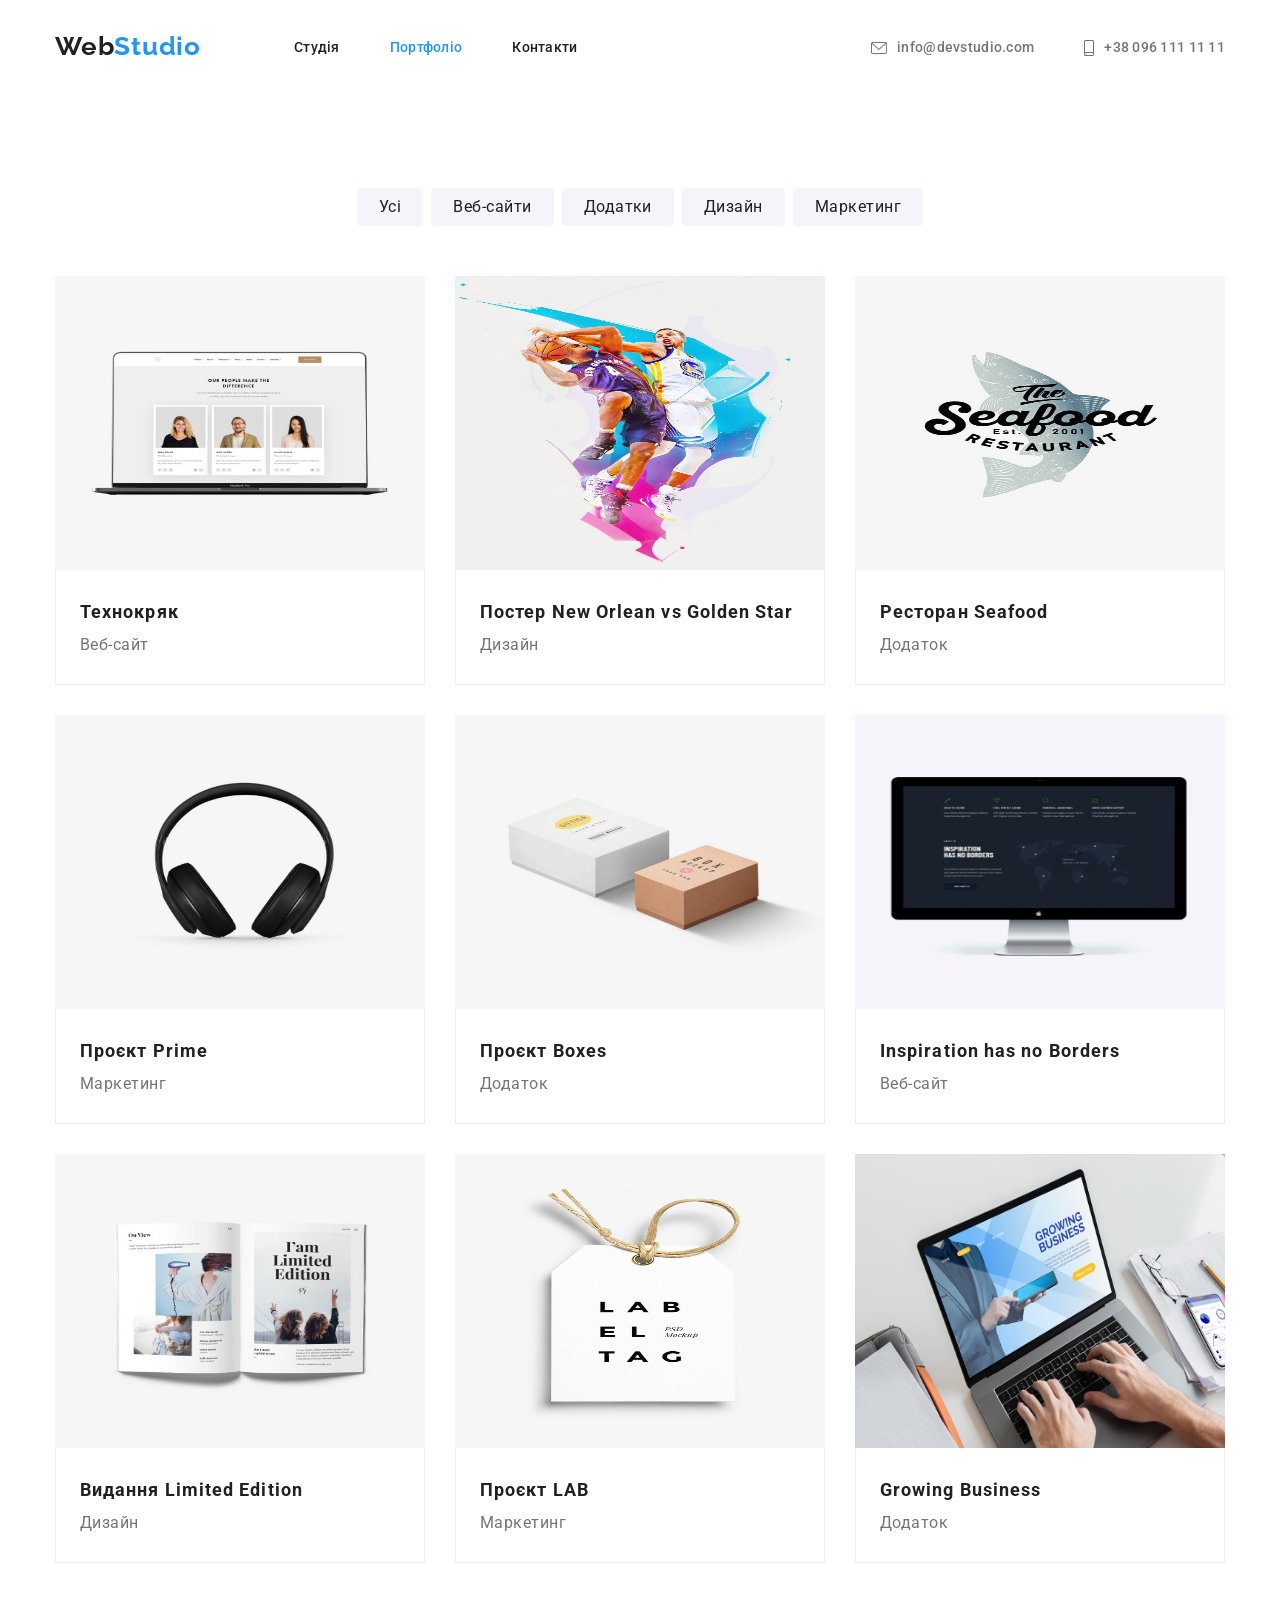
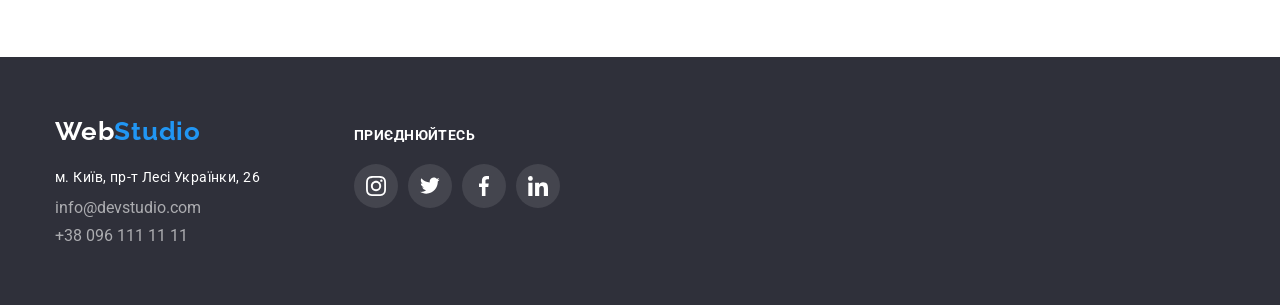
==== portfolio.html @ b7dec581 "Initial commit" ====
<!DOCTYPE html>
<html lang="uk">
  <head>
    <meta charset="UTF-8" />
    <meta name="viewport" content="width=device-width, initial-scale=1.0" />
    <title>Document</title>
    <link
      href="https://fonts.googleapis.com/css2?family=Raleway:wght@700&family=Roboto:wght@400;500;700;900&display=swap"
      rel="stylesheet"
    />
    <link
      rel="stylesheet"
      href="https://cdnjs.cloudflare.com/ajax/libs/modern-normalize/3.0.1/modern-normalize.min.css"
    />
    <link rel="stylesheet" href="css/styles.css" />
  </head>
  <body>
    <header class="header">
      <div class="container">
        <nav>
          <a href="./index.html" class="logo"><span>Web</span>Studio</a>
          <ul class="site-nav">
            <li><a href="./index.html" class="link">Студія</a></li>
            <li>
              <a href="./portfolio.html" class="link current">Портфоліо</a>
            </li>
            <li><a href="#contacts" class="link">Контакти</a></li>
          </ul>

          <ul class="contacts">
            <li>
              <a href="mailto:info@devstudio.com"
                ><svg class="contacts-icon" width="16" height="12">
                  <use href="./images/icons.svg#icon-email"></use></svg
                >info@devstudio.com</a
              >
            </li>

            <li>
              <a href="tel:+380961111111"
                ><svg class="contacts-icon" width="10" height="16">
                  <use href="./images/icons.svg#icon-smartphone"></use></svg
                >+38 096 111 11 11</a
              >
            </li>
          </ul>
        </nav>
      </div>
    </header>
    <main>
      <section class="section portfolio">
        <div class="container">
          <ul class="buttons">
            <li><button type="button">Усі</button></li>
            <li><button type="button">Веб-сайти</button></li>
            <li><button type="button">Додатки</button></li>
            <li><button type="button">Дизайн</button></li>
            <li><button type="button">Маркетинг</button></li>
          </ul>
        </div>
        <div class="container">
          <ul class="portfolio-list flex-container">
            <li class="flex-element">
              <a href="">
                <img
                  src="images/our-people-make-difference.jpg"
                  alt="Технокряк"
                  width="370"
                  height="294"
                />
              </a>
              <div class="portfolio-content">
                <h2 class="portfolio-title">Технокряк</h2>
                <p class="portfolio-text">Веб-сайт</p>
              </div>
            </li>
            <li class="flex-element">
              <a href="">
                <img
                  src="images/basketball.jpg"
                  alt="Постер"
                  width="370"
                  height="294"
                />
              </a>
              <div class="portfolio-content">
                <h2 class="portfolio-title">
                  Постер New Orlean vs Golden Star
                </h2>
                <p class="portfolio-text">Дизайн</p>
              </div>
            </li>
            <li class="flex-element">
              <a href="">
                <img
                  src="images/seafood.jpg"
                  alt="Постер"
                  width="370"
                  height="294"
                />
              </a>
              <div class="portfolio-content">
                <h2 class="portfolio-title">Ресторан Seafood</h2>
                <p class="portfolio-text">Додаток</p>
              </div>
            </li>
            <li class="flex-element">
              <a href="">
                <img
                  src="images/headphones.jpg"
                  alt="Постер"
                  width="370"
                  height="294"
                />
              </a>
              <div class="portfolio-content">
                <h2 class="portfolio-title">Проєкт Prime</h2>
                <p class="portfolio-text">Маркетинг</p>
              </div>
            </li>
            <li class="flex-element">
              <a href="">
                <img
                  src="images/box.jpg"
                  alt="Постер"
                  width="370"
                  height="294"
                />
              </a>
              <div class="portfolio-content">
                <h2 class="portfolio-title">Проєкт Boxes</h2>
                <p class="portfolio-text">Додаток</p>
              </div>
            </li>
            <li class="flex-element">
              <a href="">
                <img
                  src="images/monitor-apple.jpg"
                  alt="Постер"
                  width="370"
                  height="294"
                />
              </a>
              <div class="portfolio-content">
                <h2 class="portfolio-title">Inspiration has no Borders</h2>
                <p class="portfolio-text">Веб-сайт</p>
              </div>
            </li>
            <li class="flex-element">
              <a href="">
                <img
                  src="images/book.jpg"
                  alt="Постер"
                  width="370"
                  height="294"
                />
              </a>
              <div class="portfolio-content">
                <h2 class="portfolio-title">Видання Limited Edition</h2>
                <p class="portfolio-text">Дизайн</p>
              </div>
            </li>
            <li class="flex-element">
              <a href="">
                <img
                  src="images/label-tag.jpg"
                  alt="Постер"
                  width="370"
                  height="294"
                />
              </a>
              <div class="portfolio-content">
                <h2 class="portfolio-title">Проєкт LAB</h2>
                <p class="portfolio-text">Маркетинг</p>
              </div>
            </li>
            <li class="flex-element">
              <a href="">
                <img
                  src="images/macbook.jpg"
                  alt="Постер"
                  width="370"
                  height="294"
                />
              </a>
              <div class="portfolio-content">
                <h2 class="portfolio-title">Growing Business</h2>
                <p class="portfolio-text">Додаток</p>
              </div>
            </li>
          </ul>
        </div>
      </section>
    </main>
    <footer class="footer">
      <div class="container">
        <div class="footer-left">
          <a class="logo" href="./index.html"><span>Web</span>Studio</a>
          <address class="footer-contacts">
            <ul>
              <li class="footer-text">м. Київ, пр-т Лесі Українки, 26</li>
              <li>
                <a href="mailto:info@devstudio.com">info@devstudio.com</a>
              </li>
              <li><a href="tel:+380961111111">+38 096 111 11 11</a></li>
            </ul>
          </address>
        </div>
        <div class="footer-social">
          <p class="footer-title">ПРИЄДНЮЙТЕСЬ</p>
          <ul class="social">
            <li>
              <a class="social-link" href="https://www.instagram.com">
                <svg class="social-icon" width="20" height="20">
                  <use href="./images/icons.svg#icon-instagram"></use></svg
              ></a>
            </li>
            <li>
              <a class="social-link" href="">
                <svg class="social-icon" width="20" height="20">
                  <use href="./images/icons.svg#icon-twitter"></use></svg
              ></a>
            </li>
            <li>
              <a class="social-link" href="">
                <svg class="social-icon" width="20" height="20">
                  <use href="./images/icons.svg#icon-facebook"></use></svg
              ></a>
            </li>
            <li>
              <a class="social-link" href="">
                <svg class="social-icon" width="20" height="20">
                  <use href="./images/icons.svg#icon-linkedin"></use>
                </svg>
              </a>
            </li>
          </ul>
        </div>
      </div>
    </footer>
  </body>
</html>
---- css/styles.css ----
h1,
h2,
h3,
p {
  margin: 0;
}

ul {
  margin: 0;
  padding: 0;
  list-style: none;
}
img {
  display: block;
  max-width: 100%;
}

/* main color #212121 */
/* text color #757575 */
/* white color #ffffff */
/* nav color rgba(255, 255, 255, 0.6) */
/* background color #2F303A */
/*background color #F5F4FA */
/*button color #FFFFFF */
/*accent #2196F3 */
:root {
  --main-color: #212121; /* текст головний */
  --text-color: #757575; /* текст другорядний */
  --white: #ffffff; /* білий */
  --nav-color: rgba(255, 255, 255, 0.6);
  --bg-dark: #2f303a;
  --bg-light: #f5f4fa;
  --accent: #2196f3;
}
body {
  font-family: "Roboto", -apple-system, BlinkMacSystemFont, "Segoe UI", Arial,
    sans-serif;
  color: var(--main-color);
}
.header {
  padding: 32px 0;
  background-color: var(--white);
}
.container {
  width: 1200px;
  margin: 0 auto;
  padding: 0 15px;
}
.section {
  padding: 94px 0;
}
/* nav */
nav {
  display: flex;
  align-items: center;
}
.site-nav {
  list-style: none;
  margin: 0;
  padding: 0;
  display: flex;
  gap: 50px;
  margin-left: 93px;
}
.site-nav a {
  color: var(--main-color);
  text-decoration: none;
  font-weight: 500;
  font-size: 14px;
  line-height: 1.14;
  letter-spacing: 0.02em;
}
.site-nav a:hover,
.site-nav a:focus {
  color: var(--accent);
}
.site-nav .link.current {
  color: var(--accent);
}
.logo {
  color: var(--accent);
  font-family: "Raleway", sans-serif;
  font-weight: 700;
  font-size: 26px;
  line-height: 1.14;
  letter-spacing: 0.03em;
  text-decoration: none;
}
.logo span {
  color: var(--main-color);
}
.contacts {
  list-style: none;
  margin: 0;
  padding: 0;
  display: flex;
  gap: 50px;
  margin-left: auto;
}
.contacts a {
  color: var(--text-color);
  text-decoration: none;
  font-weight: 500;
  font-size: 14px;
  line-height: 1.14;
  letter-spacing: 0.02em;
  transition: background-color 250ms cubic-bezier(0.4, 0, 0.2, 1),
    color 250ms cubic-bezier(0.4, 0, 0.2, 1),
    box-shadow 250ms cubic-bezier(0.4, 0, 0.2, 1);
}
.contacts-icon {
  fill: currentColor;
  margin-right: 10px;
  vertical-align: middle;
  transition: fill 250ms cubic-bezier(0.4, 0, 0.2, 1);
}
.contacts a:hover,
.contacts a:focus {
  color: var(--accent);
}
/* hero */
.hero {
  display: flex;
  align-items: center;
  min-height: 600px;
  text-align: center;
  background-color: var(--bg-dark);
  max-width: 1600px;
  margin-left: auto;
  margin-right: auto;
  background-image: linear-gradient(
      rgba(47, 48, 58, 0.4),
      rgba(47, 48, 58, 0.4)
    ),
    url(../images/hero-bg.svg);
  background-repeat: no-repeat;
  background-position: center;
  background-size: cover;
}
.hero-button {
  border: none;
  margin-bottom: 0;
  min-width: 200px;
  border-radius: 4px;
  padding: 10px 22px;
}
.hero-button:hover,
.hero-button:focus {
  background-color: var(--bg-dark);
}
.hero h1 {
  margin-bottom: 30px;
  color: var(--white);
  font-weight: 900;
  font-size: 44px;
  line-height: 1.36;
  letter-spacing: 0.06em;
  text-align: center;
}

.hero button {
  margin-bottom: 0px;
  background-color: var(--accent);
  color: var(--white);
  font-size: 16px;
  line-height: 1.88;
  letter-spacing: 0.06em;
  cursor: pointer;
}
.features h3 {
  margin-bottom: 10px;
  color: var(--main-color);
  font-weight: 700;
  font-size: 14px;
  line-height: 1.14;
  letter-spacing: 0.03em;
}
.features p {
  color: var(--text-color);
  font-size: 14px;
  line-height: 1.71;
  letter-spacing: 0.03em;
}
.features-list {
  display: flex;
  gap: 30px;
}
.features-list li {
  width: 270px;
}
.features-icon {
  display: flex;
  padding: 25px;
  height: 120px;
  width: 270px;
  align-items: center;
  justify-content: center;
  background-color: var(--bg-light);
  margin-bottom: 30px;
}

/* services */
.services {
  background-color: var(--white);
}
.services h2 {
  margin-bottom: 50px;
  color: var(--main-color);
  font-weight: 700;
  font-size: 36px;
  line-height: 1.17;
  letter-spacing: 0.03em;
  text-align: center;
}
.services-list {
  display: flex;
  gap: 30px;
}
.services.section {
  padding-top: 0;
}
/* team */
.team {
  background-color: var(--bg-light);
}
.team h2 {
  color: var(--main-color);
  font-weight: 700;
  font-size: 36px;
  line-height: 1.17;
  letter-spacing: 0.03em;
  text-align: center;
  margin-bottom: 50px;
}
.team-list {
  display: flex;
  gap: 30px;
}
.team-list h3 {
  margin-bottom: 10px;
  color: var(--main-color);
  font-weight: 500;
  font-size: 16px;
  line-height: 1.19;
  letter-spacing: 0.03em;
}

.team-list p {
  color: var(--text-color);
  font-size: 16px;
  line-height: 1.19;
  letter-spacing: 0.03em;
}
.team-list li {
  background-color: var(--white);
  text-align: center;
  padding-bottom: 30px;
  border-radius: 4px;
  box-shadow: 0px 1px 3px rgba(0, 0, 0, 0.12), 0px 1px 1px rgba(0, 0, 0, 0.14),
    0px 2px 1px rgba(0, 0, 0, 0.2);
}
.team-list img {
  margin-bottom: 30px;
}

.buttons button {
  cursor: pointer;
  padding: 6px 22px;
  border-radius: 4px;
  border: none;
  background-color: var(--bg-light);
  color: var(--main-color);
  font-size: 16px;
  line-height: 1.62;
  letter-spacing: 0.03em;
  transition: background-color 250ms cubic-bezier(0.4, 0, 0.2, 1),
    color 250ms cubic-bezier(0.4, 0, 0.2, 1),
    box-shadow 250ms cubic-bezier(0.4, 0, 0.2, 1);
}
.buttons {
  display: flex;
  justify-content: center;
  gap: 8px;
  margin-bottom: 50px;
}
.buttons.section {
  padding-bottom: 34px;
  margin-bottom: 0;
}
.buttons button:hover,
.buttons button:focus {
  background-color: var(--accent);
  color: var(--white);
  font-size: 16px;
  line-height: 1.62;
  letter-spacing: 0.03em;
  box-shadow: 0px 3px 1px rgba(0, 0, 0, 0.1), 0px 1px 2px rgba(0, 0, 0, 0.08),
    0px 2px 2px rgba(0, 0, 0, 0.12);
}
.footer {
  background-color: var(--bg-dark);
  padding: 60px 0;
}
.footer address {
  font-style: normal;
}
.footer .logo span {
  color: var(--white);
}
.footer-contacts a:hover,
.footer-contacts a:focus {
  color: var(--accent);
}
.footer-contacts ul {
  margin-top: 20px;
}

.footer-contacts li:not(:last-child) {
  margin-bottom: 9px;
}
.footer-text {
  font-family: roboto;
  color: var(--white);
  font-size: 14px;
  line-height: 1.71;
  letter-spacing: 0.03em;
}
.footer-contacts a {
  color: rgba(255, 255, 255, 0.6);
  text-decoration: none;
  font-style: normal;
}
.portfolio-title {
  color: var(--main-color);
  font-weight: 700;
  font-size: 18px;
  line-height: 2;
  letter-spacing: 0.06em;
}

.portfolio-text {
  color: var(--text-color);
  font-size: 16px;
  line-height: 1.88;
  letter-spacing: 0.03em;
}

/*portfolio */

.flex-container {
  display: flex;
  flex-wrap: wrap;
}
.flex-element {
  width: 370px;
  margin-right: 30px;
  margin-bottom: 30px;
  transition: box-shadow 250ms cubic-bezier(0.4, 0, 0.2, 1);
}
.flex-element:nth-child(3n) {
  margin-right: 0px;
}

.flex-element:nth-last-child(-n + 3) {
  margin-bottom: 0;
}
.flex-element:hover,
.flex-element:focus {
  box-shadow: 0px 1px 1px rgba(0, 0, 0, 0.12), 0px 4px 4px rgba(0, 0, 0, 0.06),
    1px 4px 6px rgba(0, 0, 0, 0.16);
}
.portfolio-content {
  padding: 24px;
  border: 1px solid #eeeeee;
  border-top: none;
}

.section.clients h2 {
  margin-bottom: 50px;
  color: var(--main-color);
  font-weight: 700;
  font-size: 36px;
  line-height: 1.17;
  letter-spacing: 0.03em;
  text-align: center;
}
.clients-list {
  display: flex;
  gap: 30px;
  list-style: none;
  padding: 0;
  margin: 0;
}
.clients-list a {
  width: 170px;
  height: 92px;
  border: 1px solid var(--bg-light);
  border-radius: 4px;
  display: flex;
  align-items: center;
  justify-content: center;
  color: #afb1b8;
  transition: color 250ms cubic-bezier(0.4, 0, 0.2, 1),
    border-color 250ms cubic-bezier(0.4, 0, 0.2, 1);
}
.clients-icon {
  fill: currentColor;
}

.clients-list a:hover,
.clients-list a:focus {
  color: var(--accent);
  border-color: var(--accent);
}
.social {
  display: flex;
  list-style: none;
  justify-content: center;
  margin-top: 16px;
  gap: 10px;
}
.social a {
  display: flex;
  align-items: center;
  justify-content: center;
}
.social-icon {
  fill: currentColor;
}
.social-link {
  color: #afb1b8;
  width: 44px;
  height: 44px;
  border-radius: 50%;
  display: flex;
  transition: background-color 250ms cubic-bezier(0.4, 0, 0.2, 1),
    color 250ms cubic-bezier(0.4, 0, 0.2, 1);
}
.social-link:hover,
.social-link:focus {
  background: var(--accent);
  color: var(--white);
}
.footer .social-link {
  background-color: rgba(255, 255, 255, 0.1);
  color: var(--white);
}
.footer .social-link:hover,
.footer .social-link:focus {
  background-color: var(--accent);
  color: var(--white);
}
.team-list li .social li {
  background: none;
  box-shadow: none;
  padding: 0;
}

.footer-title {
  margin-bottom: 20px;
  color: var(--white);
  font-weight: 700;
  font-size: 14px;
  line-height: 1.14;
  letter-spacing: 0.03em;
}
.footer .container {
  display: flex;
  align-items: baseline;
  gap: 94px;
}
.footer .social {
  margin-top: 0;
  justify-content: flex-start;
}
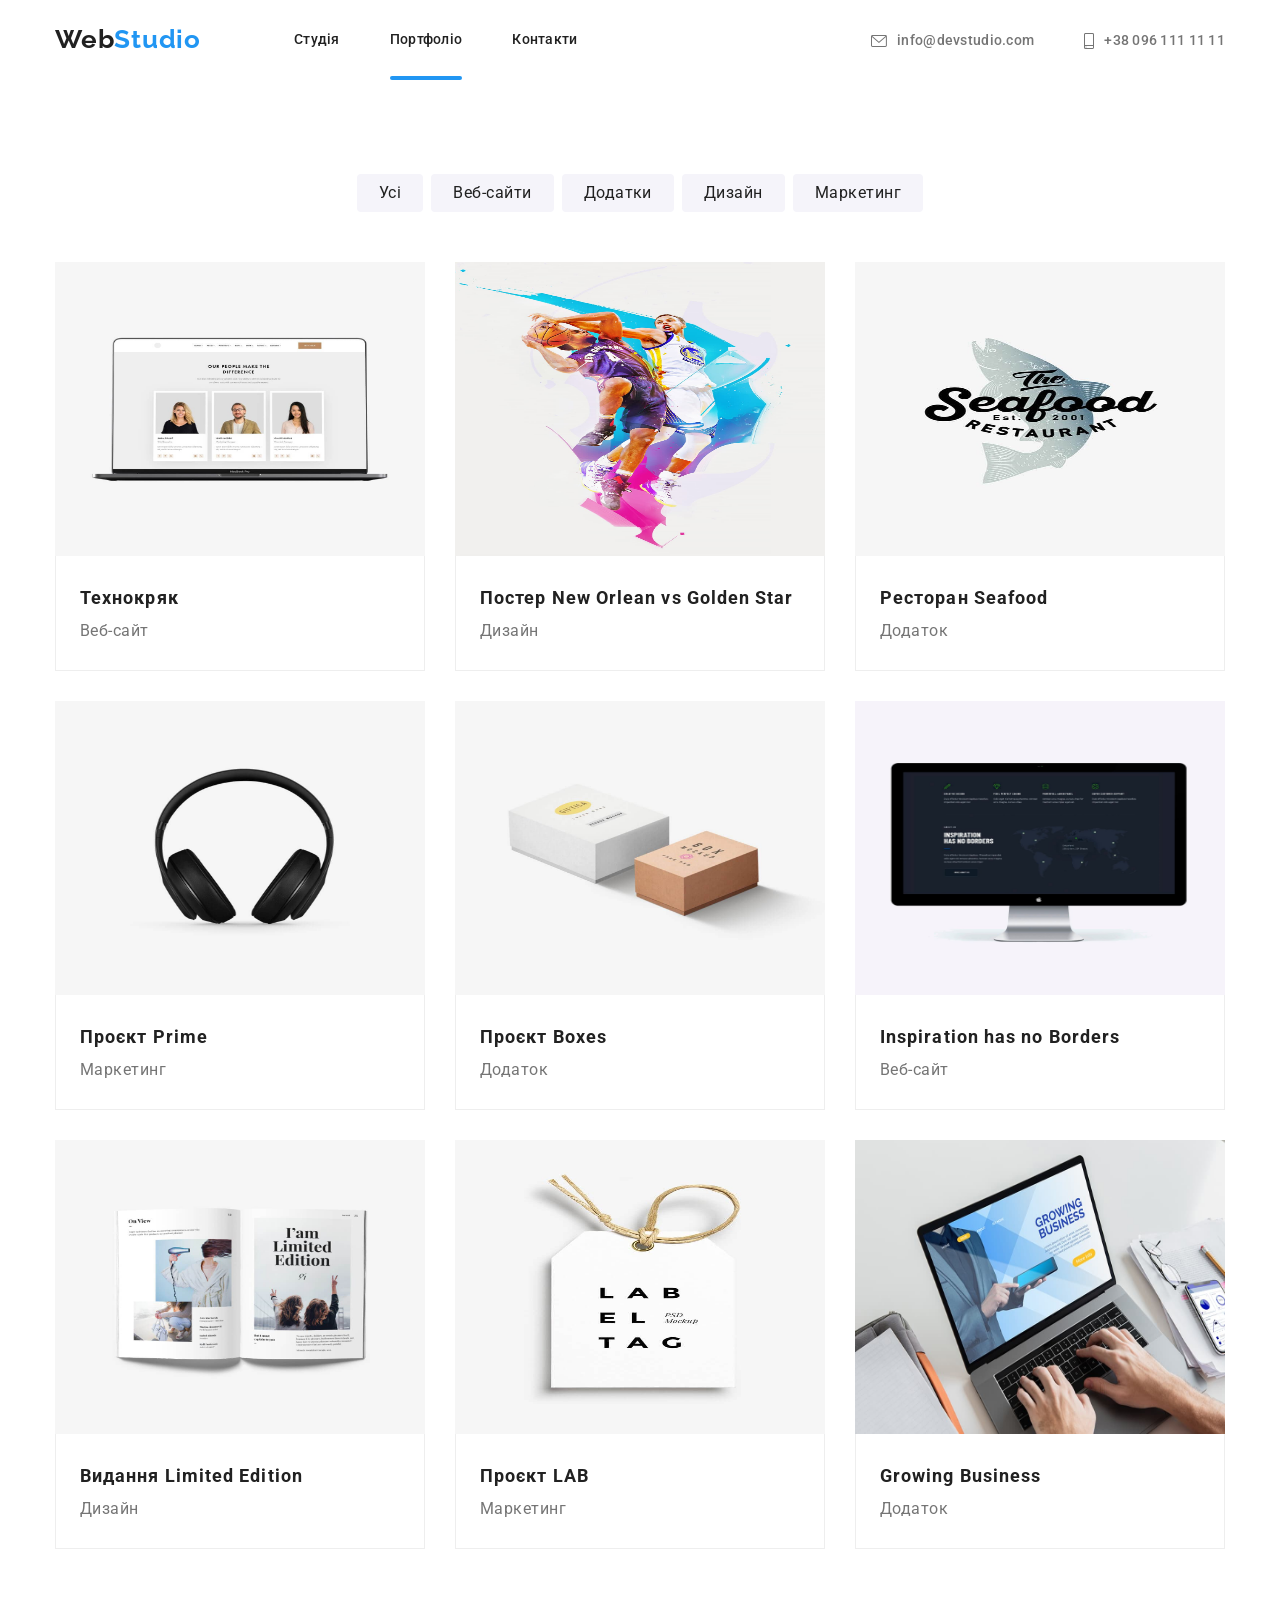
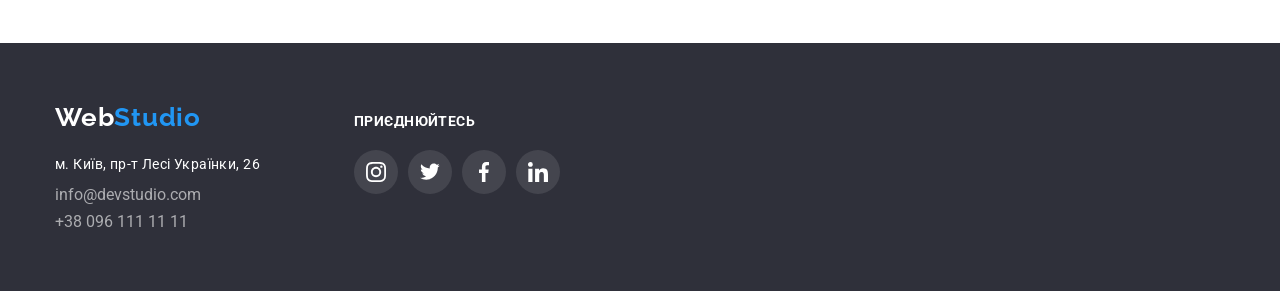
==== commit a064f781: "final" ====
--- a/portfolio.html
+++ b/portfolio.html
@@ -1,242 +1,246 @@
 <!DOCTYPE html>
 <html lang="uk">
-  <head>
-    <meta charset="UTF-8" />
-    <meta name="viewport" content="width=device-width, initial-scale=1.0" />
-    <title>Document</title>
-    <link
-      href="https://fonts.googleapis.com/css2?family=Raleway:wght@700&family=Roboto:wght@400;500;700;900&display=swap"
-      rel="stylesheet"
-    />
-    <link
-      rel="stylesheet"
-      href="https://cdnjs.cloudflare.com/ajax/libs/modern-normalize/3.0.1/modern-normalize.min.css"
-    />
-    <link rel="stylesheet" href="css/styles.css" />
-  </head>
-  <body>
-    <header class="header">
+
+<head>
+  <meta charset="UTF-8" />
+  <meta name="viewport" content="width=device-width, initial-scale=1.0" />
+  <title>Document</title>
+  <link href="https://fonts.googleapis.com/css2?family=Raleway:wght@700&family=Roboto:wght@400;500;700;900&display=swap"
+    rel="stylesheet" />
+  <link rel="stylesheet"
+    href="https://cdnjs.cloudflare.com/ajax/libs/modern-normalize/3.0.1/modern-normalize.min.css" />
+  <link rel="stylesheet" href="css/styles.css" />
+</head>
+
+<body>
+  <header class="header">
+    <div class="container">
+      <nav>
+        <a href="./index.html" class="logo"><span>Web</span>Studio</a>
+        <ul class="site-nav">
+          <li class="nav-item"><a href="./index.html" class="link">Студія</a></li>
+          <li class="nav-item">
+            <a href="./portfolio.html" class="link current">Портфоліо</a>
+          </li>
+          <li class="nav-item"><a href="#contacts" class="link">Контакти</a></li>
+        </ul>
+
+        <ul class="contacts">
+          <li>
+            <a href="mailto:info@devstudio.com"><svg class="contacts-icon" width="16" height="12">
+                <use href="./images/icons.svg#icon-email"></use>
+              </svg>info@devstudio.com</a>
+          </li>
+
+          <li>
+            <a href="tel:+380961111111"><svg class="contacts-icon" width="10" height="16">
+                <use href="./images/icons.svg#icon-smartphone"></use>
+              </svg>+38 096 111 11 11</a>
+          </li>
+        </ul>
+      </nav>
+    </div>
+  </header>
+  <main>
+    <section class="section portfolio">
       <div class="container">
-        <nav>
-          <a href="./index.html" class="logo"><span>Web</span>Studio</a>
-          <ul class="site-nav">
-            <li><a href="./index.html" class="link">Студія</a></li>
+        <ul class="buttons">
+          <li><button type="button">Усі</button></li>
+          <li><button type="button">Веб-сайти</button></li>
+          <li><button type="button">Додатки</button></li>
+          <li><button type="button">Дизайн</button></li>
+          <li><button type="button">Маркетинг</button></li>
+        </ul>
+      </div>
+      <div class="container">
+        <ul class="portfolio-list flex-container">
+          <li class="flex-element">
+            <a href="#">
+              <div class="thumb">
+                <img src="images/our-people-make-difference.jpg" alt="Технокряк" width="370" height="294" />
+                <p class="card-overlay">
+                  Ресурс пропонує комплексні пропозиції з різним рівнем функціоналу та сервісів. Все це дозволить
+                  відвідувачу отримати вичерпні відомості про компанію чи приватну особу.
+                </p>
+              </div>
+            </a>
+            <div class="portfolio-content">
+              <h2 class="portfolio-title">Технокряк</h2>
+              <p class="portfolio-text">Веб-сайт</p>
+            </div>
+          </li>
+          <li class="flex-element">
+            <a href="#">
+              <div class="thumb">
+                <img src="images/basketball.jpg" alt="Постер" width="370" height="294" />
+                <p class="card-overlay">
+                  Ресурс пропонує комплексні пропозиції з різним рівнем функціоналу та сервісів. Все це дозволить
+                  відвідувачу отримати вичерпні відомості про компанію чи приватну особу.
+                </p>
+              </div>
+            </a>
+            <div class="portfolio-content">
+              <h2 class="portfolio-title">
+                Постер New Orlean vs Golden Star
+              </h2>
+              <p class="portfolio-text">Дизайн</p>
+            </div>
+          </li>
+          <li class="flex-element">
+            <a href="#">
+              <div class="thumb">
+                <img src="images/seafood.jpg" alt="Постер" width="370" height="294" />
+                <p class="card-overlay">
+                  Ресурс пропонує комплексні пропозиції з різним рівнем функціоналу та сервісів. Все це дозволить
+                  відвідувачу отримати вичерпні відомості про компанію чи приватну особу.
+                </p>
+              </div>
+            </a>
+            <div class="portfolio-content">
+              <h2 class="portfolio-title">Ресторан Seafood</h2>
+              <p class="portfolio-text">Додаток</p>
+            </div>
+          </li>
+          <li class="flex-element">
+            <a href="#">
+              <div class="thumb">
+                <img src="images/headphones.jpg" alt="Постер" width="370" height="294" />
+                <p class="card-overlay">
+                  Ресурс пропонує комплексні пропозиції з різним рівнем функціоналу та сервісів. Все це дозволить
+                  відвідувачу отримати вичерпні відомості про компанію чи приватну особу.
+                </p>
+              </div>
+            </a>
+            <div class="portfolio-content">
+              <h2 class="portfolio-title">Проєкт Prime</h2>
+              <p class="portfolio-text">Маркетинг</p>
+            </div>
+          </li>
+          <li class="flex-element">
+            <a href="#">
+              <div class="thumb">
+                <img src="images/box.jpg" alt="Постер" width="370" height="294" />
+                <p class="card-overlay">
+                  Ресурс пропонує комплексні пропозиції з різним рівнем функціоналу та сервісів. Все це дозволить
+                  відвідувачу отримати вичерпні відомості про компанію чи приватну особу.
+                </p>
+              </div>
+            </a>
+            <div class="portfolio-content">
+              <h2 class="portfolio-title">Проєкт Boxes</h2>
+              <p class="portfolio-text">Додаток</p>
+            </div>
+          </li>
+          <li class="flex-element">
+            <a href="#">
+              <div class="thumb">
+                <img src="images/monitor-apple.jpg" alt="Постер" width="370" height="294" />
+                <p class="card-overlay">
+                  Ресурс пропонує комплексні пропозиції з різним рівнем функціоналу та сервісів. Все це дозволить
+                  відвідувачу отримати вичерпні відомості про компанію чи приватну особу.
+                </p>
+              </div>
+            </a>
+            <div class="portfolio-content">
+              <h2 class="portfolio-title">Inspiration has no Borders</h2>
+              <p class="portfolio-text">Веб-сайт</p>
+            </div>
+          </li>
+          <li class="flex-element">
+            <a href="#">
+              <div class="thumb">
+                <img src="images/book.jpg" alt="Постер" width="370" height="294" />
+                <p class="card-overlay">
+                  Ресурс пропонує комплексні пропозиції з різним рівнем функціоналу та сервісів. Все це дозволить
+                  відвідувачу отримати вичерпні відомості про компанію чи приватну особу.
+                </p>
+              </div>
+            </a>
+            <div class="portfolio-content">
+              <h2 class="portfolio-title">Видання Limited Edition</h2>
+              <p class="portfolio-text">Дизайн</p>
+            </div>
+          </li>
+          <li class="flex-element">
+            <a href="#">
+              <div class="thumb">
+                <img src="images/label-tag.jpg" alt="Постер" width="370" height="294" />
+                <p class="card-overlay">
+                  Ресурс пропонує комплексні пропозиції з різним рівнем функціоналу та сервісів. Все це дозволить
+                  відвідувачу отримати вичерпні відомості про компанію чи приватну особу.
+                </p>
+              </div>
+            </a>
+            <div class="portfolio-content">
+              <h2 class="portfolio-title">Проєкт LAB</h2>
+              <p class="portfolio-text">Маркетинг</p>
+            </div>
+          </li>
+          <li class="flex-element">
+            <a href="#">
+              <div class="thumb">
+                <img src="images/macbook.jpg" alt="Постер" width="370" height="294" />
+                <p class="card-overlay">
+                  Ресурс пропонує комплексні пропозиції з різним рівнем функціоналу та сервісів. Все це дозволить
+                  відвідувачу отримати вичерпні відомості про компанію чи приватну особу.
+                </p>
+              </div>
+            </a>
+            <div class="portfolio-content">
+              <h2 class="portfolio-title">Growing Business</h2>
+              <p class="portfolio-text">Додаток</p>
+            </div>
+          </li>
+        </ul>
+      </div>
+    </section>
+  </main>
+  <footer class="footer">
+    <div class="container">
+      <div class="footer-left">
+        <a class="logo" href="./index.html"><span>Web</span>Studio</a>
+        <address class="footer-contacts">
+          <ul>
+            <li class="footer-text">м. Київ, пр-т Лесі Українки, 26</li>
             <li>
-              <a href="./portfolio.html" class="link current">Портфоліо</a>
+              <a href="mailto:info@devstudio.com">info@devstudio.com</a>
             </li>
-            <li><a href="#contacts" class="link">Контакти</a></li>
+            <li><a href="tel:+380961111111">+38 096 111 11 11</a></li>
           </ul>
-
-          <ul class="contacts">
-            <li>
-              <a href="mailto:info@devstudio.com"
-                ><svg class="contacts-icon" width="16" height="12">
-                  <use href="./images/icons.svg#icon-email"></use></svg
-                >info@devstudio.com</a
-              >
-            </li>
-
-            <li>
-              <a href="tel:+380961111111"
-                ><svg class="contacts-icon" width="10" height="16">
-                  <use href="./images/icons.svg#icon-smartphone"></use></svg
-                >+38 096 111 11 11</a
-              >
-            </li>
-          </ul>
-        </nav>
-      </div>
-    </header>
-    <main>
-      <section class="section portfolio">
-        <div class="container">
-          <ul class="buttons">
-            <li><button type="button">Усі</button></li>
-            <li><button type="button">Веб-сайти</button></li>
-            <li><button type="button">Додатки</button></li>
-            <li><button type="button">Дизайн</button></li>
-            <li><button type="button">Маркетинг</button></li>
-          </ul>
-        </div>
-        <div class="container">
-          <ul class="portfolio-list flex-container">
-            <li class="flex-element">
-              <a href="">
-                <img
-                  src="images/our-people-make-difference.jpg"
-                  alt="Технокряк"
-                  width="370"
-                  height="294"
-                />
-              </a>
-              <div class="portfolio-content">
-                <h2 class="portfolio-title">Технокряк</h2>
-                <p class="portfolio-text">Веб-сайт</p>
-              </div>
-            </li>
-            <li class="flex-element">
-              <a href="">
-                <img
-                  src="images/basketball.jpg"
-                  alt="Постер"
-                  width="370"
-                  height="294"
-                />
-              </a>
-              <div class="portfolio-content">
-                <h2 class="portfolio-title">
-                  Постер New Orlean vs Golden Star
-                </h2>
-                <p class="portfolio-text">Дизайн</p>
-              </div>
-            </li>
-            <li class="flex-element">
-              <a href="">
-                <img
-                  src="images/seafood.jpg"
-                  alt="Постер"
-                  width="370"
-                  height="294"
-                />
-              </a>
-              <div class="portfolio-content">
-                <h2 class="portfolio-title">Ресторан Seafood</h2>
-                <p class="portfolio-text">Додаток</p>
-              </div>
-            </li>
-            <li class="flex-element">
-              <a href="">
-                <img
-                  src="images/headphones.jpg"
-                  alt="Постер"
-                  width="370"
-                  height="294"
-                />
-              </a>
-              <div class="portfolio-content">
-                <h2 class="portfolio-title">Проєкт Prime</h2>
-                <p class="portfolio-text">Маркетинг</p>
-              </div>
-            </li>
-            <li class="flex-element">
-              <a href="">
-                <img
-                  src="images/box.jpg"
-                  alt="Постер"
-                  width="370"
-                  height="294"
-                />
-              </a>
-              <div class="portfolio-content">
-                <h2 class="portfolio-title">Проєкт Boxes</h2>
-                <p class="portfolio-text">Додаток</p>
-              </div>
-            </li>
-            <li class="flex-element">
-              <a href="">
-                <img
-                  src="images/monitor-apple.jpg"
-                  alt="Постер"
-                  width="370"
-                  height="294"
-                />
-              </a>
-              <div class="portfolio-content">
-                <h2 class="portfolio-title">Inspiration has no Borders</h2>
-                <p class="portfolio-text">Веб-сайт</p>
-              </div>
-            </li>
-            <li class="flex-element">
-              <a href="">
-                <img
-                  src="images/book.jpg"
-                  alt="Постер"
-                  width="370"
-                  height="294"
-                />
-              </a>
-              <div class="portfolio-content">
-                <h2 class="portfolio-title">Видання Limited Edition</h2>
-                <p class="portfolio-text">Дизайн</p>
-              </div>
-            </li>
-            <li class="flex-element">
-              <a href="">
-                <img
-                  src="images/label-tag.jpg"
-                  alt="Постер"
-                  width="370"
-                  height="294"
-                />
-              </a>
-              <div class="portfolio-content">
-                <h2 class="portfolio-title">Проєкт LAB</h2>
-                <p class="portfolio-text">Маркетинг</p>
-              </div>
-            </li>
-            <li class="flex-element">
-              <a href="">
-                <img
-                  src="images/macbook.jpg"
-                  alt="Постер"
-                  width="370"
-                  height="294"
-                />
-              </a>
-              <div class="portfolio-content">
-                <h2 class="portfolio-title">Growing Business</h2>
-                <p class="portfolio-text">Додаток</p>
-              </div>
-            </li>
-          </ul>
-        </div>
-      </section>
-    </main>
-    <footer class="footer">
-      <div class="container">
-        <div class="footer-left">
-          <a class="logo" href="./index.html"><span>Web</span>Studio</a>
-          <address class="footer-contacts">
-            <ul>
-              <li class="footer-text">м. Київ, пр-т Лесі Українки, 26</li>
-              <li>
-                <a href="mailto:info@devstudio.com">info@devstudio.com</a>
-              </li>
-              <li><a href="tel:+380961111111">+38 096 111 11 11</a></li>
-            </ul>
-          </address>
-        </div>
-        <div class="footer-social">
-          <p class="footer-title">ПРИЄДНЮЙТЕСЬ</p>
-          <ul class="social">
-            <li>
-              <a class="social-link" href="https://www.instagram.com">
-                <svg class="social-icon" width="20" height="20">
-                  <use href="./images/icons.svg#icon-instagram"></use></svg
-              ></a>
-            </li>
-            <li>
-              <a class="social-link" href="">
-                <svg class="social-icon" width="20" height="20">
-                  <use href="./images/icons.svg#icon-twitter"></use></svg
-              ></a>
-            </li>
-            <li>
-              <a class="social-link" href="">
-                <svg class="social-icon" width="20" height="20">
-                  <use href="./images/icons.svg#icon-facebook"></use></svg
-              ></a>
-            </li>
-            <li>
-              <a class="social-link" href="">
-                <svg class="social-icon" width="20" height="20">
-                  <use href="./images/icons.svg#icon-linkedin"></use>
-                </svg>
-              </a>
-            </li>
-          </ul>
-        </div>
-      </div>
-    </footer>
-  </body>
-</html>
+        </address>
+      </div>
+      <div class="footer-social">
+        <p class="footer-title">ПРИЄДНЮЙТЕСЬ</p>
+        <ul class="social">
+          <li>
+            <a class="social-link" href="https://www.instagram.com">
+              <svg class="social-icon" width="20" height="20">
+                <use href="./images/icons.svg#icon-instagram"></use>
+              </svg></a>
+          </li>
+          <li>
+            <a class="social-link" href="#">
+              <svg class="social-icon" width="20" height="20">
+                <use href="./images/icons.svg#icon-twitter"></use>
+              </svg></a>
+          </li>
+          <li>
+            <a class="social-link" href="#">
+              <svg class="social-icon" width="20" height="20">
+                <use href="./images/icons.svg#icon-facebook"></use>
+              </svg></a>
+          </li>
+          <li>
+            <a class="social-link" href="#">
+              <svg class="social-icon" width="20" height="20">
+                <use href="./images/icons.svg#icon-linkedin"></use>
+              </svg>
+            </a>
+          </li>
+        </ul>
+      </div>
+    </div>
+  </footer>
+</body>
+
+</html>
--- a/css/styles.css
+++ b/css/styles.css
@@ -38,7 +38,7 @@
   color: var(--main-color);
 }
 .header {
-  padding: 32px 0;
+ 
   background-color: var(--white);
 }
 .container {
@@ -54,27 +54,46 @@
   display: flex;
   align-items: center;
 }
+
 .site-nav {
   list-style: none;
-  margin: 0;
-  padding: 0;
   display: flex;
   gap: 50px;
   margin-left: 93px;
-}
-.site-nav a {
+  position: relative;
+  align-items: stretch;
+}
+
+.site-nav .nav-item {
+  position: relative;
+}
+.site-nav .link.current::after {
+  content: "";
+  position: absolute;
+  left: 0;
+  bottom: 0;        
+  width: 100%;
+  height: 4px;
+  background-color: var(--accent);
+  border-radius: 2px;
+  transform: scaleX(1);
+}
+.site-nav a,
+.site-nav .link {
+  display: block;      
+  padding: 32px 0;
+  position: relative;
   color: var(--main-color);
   text-decoration: none;
   font-weight: 500;
   font-size: 14px;
   line-height: 1.14;
   letter-spacing: 0.02em;
-}
+  transition: color 250ms cubic-bezier(0.4, 0, 0.2, 1);
+}
+
 .site-nav a:hover,
 .site-nav a:focus {
-  color: var(--accent);
-}
-.site-nav .link.current {
   color: var(--accent);
 }
 .logo {
@@ -104,9 +123,7 @@
   font-size: 14px;
   line-height: 1.14;
   letter-spacing: 0.02em;
-  transition: background-color 250ms cubic-bezier(0.4, 0, 0.2, 1),
-    color 250ms cubic-bezier(0.4, 0, 0.2, 1),
-    box-shadow 250ms cubic-bezier(0.4, 0, 0.2, 1);
+  transition: color 250ms cubic-bezier(0.4, 0, 0.2, 1);
 }
 .contacts-icon {
   fill: currentColor;
@@ -143,6 +160,7 @@
   min-width: 200px;
   border-radius: 4px;
   padding: 10px 22px;
+  transition: background-color 250ms cubic-bezier(0.4, 0, 0.2, 1);
 }
 .hero-button:hover,
 .hero-button:focus {
@@ -219,6 +237,28 @@
 .services.section {
   padding-top: 0;
 }
+.services-list li {
+  position: relative;
+}
+.thumb-label {
+  position: absolute;
+  bottom: 0;
+  left: 0;
+
+  width: 100%;
+  height: 70px;
+
+  display: flex;
+  align-items: center;
+  justify-content: center;
+
+  background-color: rgba(47, 48, 58, 0.8);
+  color: var(--white);
+
+  font-weight: 700;
+  font-size: 14px;
+  line-height: 1.14;
+}
 /* team */
 .team {
   background-color: var(--bg-light);
@@ -274,8 +314,8 @@
   line-height: 1.62;
   letter-spacing: 0.03em;
   transition: background-color 250ms cubic-bezier(0.4, 0, 0.2, 1),
-    color 250ms cubic-bezier(0.4, 0, 0.2, 1),
-    box-shadow 250ms cubic-bezier(0.4, 0, 0.2, 1);
+  color 250ms cubic-bezier(0.4, 0, 0.2, 1),
+  box-shadow 250ms cubic-bezier(0.4, 0, 0.2, 1);
 }
 .buttons {
   display: flex;
@@ -307,6 +347,9 @@
 .footer .logo span {
   color: var(--white);
 }
+.footer-contacts a {
+  transition: color 250ms cubic-bezier(0.4, 0, 0.2, 1);
+}
 .footer-contacts a:hover,
 .footer-contacts a:focus {
   color: var(--accent);
@@ -319,7 +362,7 @@
   margin-bottom: 9px;
 }
 .footer-text {
-  font-family: roboto;
+  font-family: "Roboto", sans-serif;
   color: var(--white);
   font-size: 14px;
   line-height: 1.71;
@@ -344,7 +387,54 @@
   line-height: 1.88;
   letter-spacing: 0.03em;
 }
-
+/*thumb img*/
+
+.li a {
+  display: block;
+}
+
+.thumb {
+  position: relative;
+  overflow: hidden;
+}
+.thumb::before {
+  content: "";
+  position: absolute;
+  inset: 0;
+  background: var(--accent);
+  opacity: 0;
+  z-index: 1;
+  transform: translateY(100%);
+  transition: transform 250ms cubic-bezier(0.4, 0, 0.2, 1),
+    opacity 250ms cubic-bezier(0.4, 0, 0.2, 1);
+}
+.card-overlay {
+  position: absolute;
+  inset: 0; 
+  padding: 63px 24px;
+    color: var(--white);
+    font-size: 18px;
+    line-height: 28px;
+    letter-spacing: 0.03em;
+  z-index: 2;
+  opacity: 0;
+  transform: translateY(100%);
+  transition: transform 250ms cubic-bezier(0.4, 0, 0.2, 1),
+  opacity 250ms cubic-bezier(0.4, 0, 0.2, 1);
+}
+
+.flex-element:hover .thumb::before {
+  transform: translateY(0);
+  opacity: 0.9;
+}
+
+.flex-element:hover .card-overlay {
+  transform: translateY(0);
+  opacity: 1;
+}
+.portfolio-list {
+  position:relative;
+}
 /*portfolio */
 
 .flex-container {
@@ -473,3 +563,54 @@
   margin-top: 0;
   justify-content: flex-start;
 }
+.backdrop {
+  position: fixed;
+  top: 0;
+  left: 0;
+  width: 100%;
+  height: 100%;
+  background-color: rgba(0, 0, 0, 0.2);
+  transition: opacity 250ms cubic-bezier(0.4, 0, 0.2, 1),
+    visibility 250ms cubic-bezier(0.4, 0, 0.2, 1);
+}
+.modal {
+  min-height: 528px;
+  min-width: 521px;
+  position: absolute;
+  top: 50%;
+  left: 50%;
+  transform: translate(-50%, -50%);
+  transition: transform 250ms cubic-bezier(0.4, 0, 0.2, 1),
+  opacity 250ms cubic-bezier(0.4, 0, 0.2, 1);
+  background-color: #ffffff;
+ 
+}
+.icon-close {
+ width: 11px;
+ height: 11px;
+}
+.close-btn {
+  position: absolute;
+  top: 8px;
+  right: 8px;
+  display: flex;
+  align-items: center;
+  justify-content: center;
+  border: 1px solid rgba(0,0,0,0.1);
+  width: 30px;
+  height: 30px;
+  border-radius: 50%;
+  background: #fff;
+  cursor: pointer;
+  box-shadow: 0 2px 6px rgba(0, 0, 0, 0.15);
+  transition: background-color 250ms cubic-bezier(0.4, 0, 0.2, 1);
+}
+
+.close-btn:hover {
+  background: #f2f2f2;
+}
+.backdrop.is-hidden {
+  visibility: hidden;
+  opacity: 0;
+  pointer-events: none;
+}
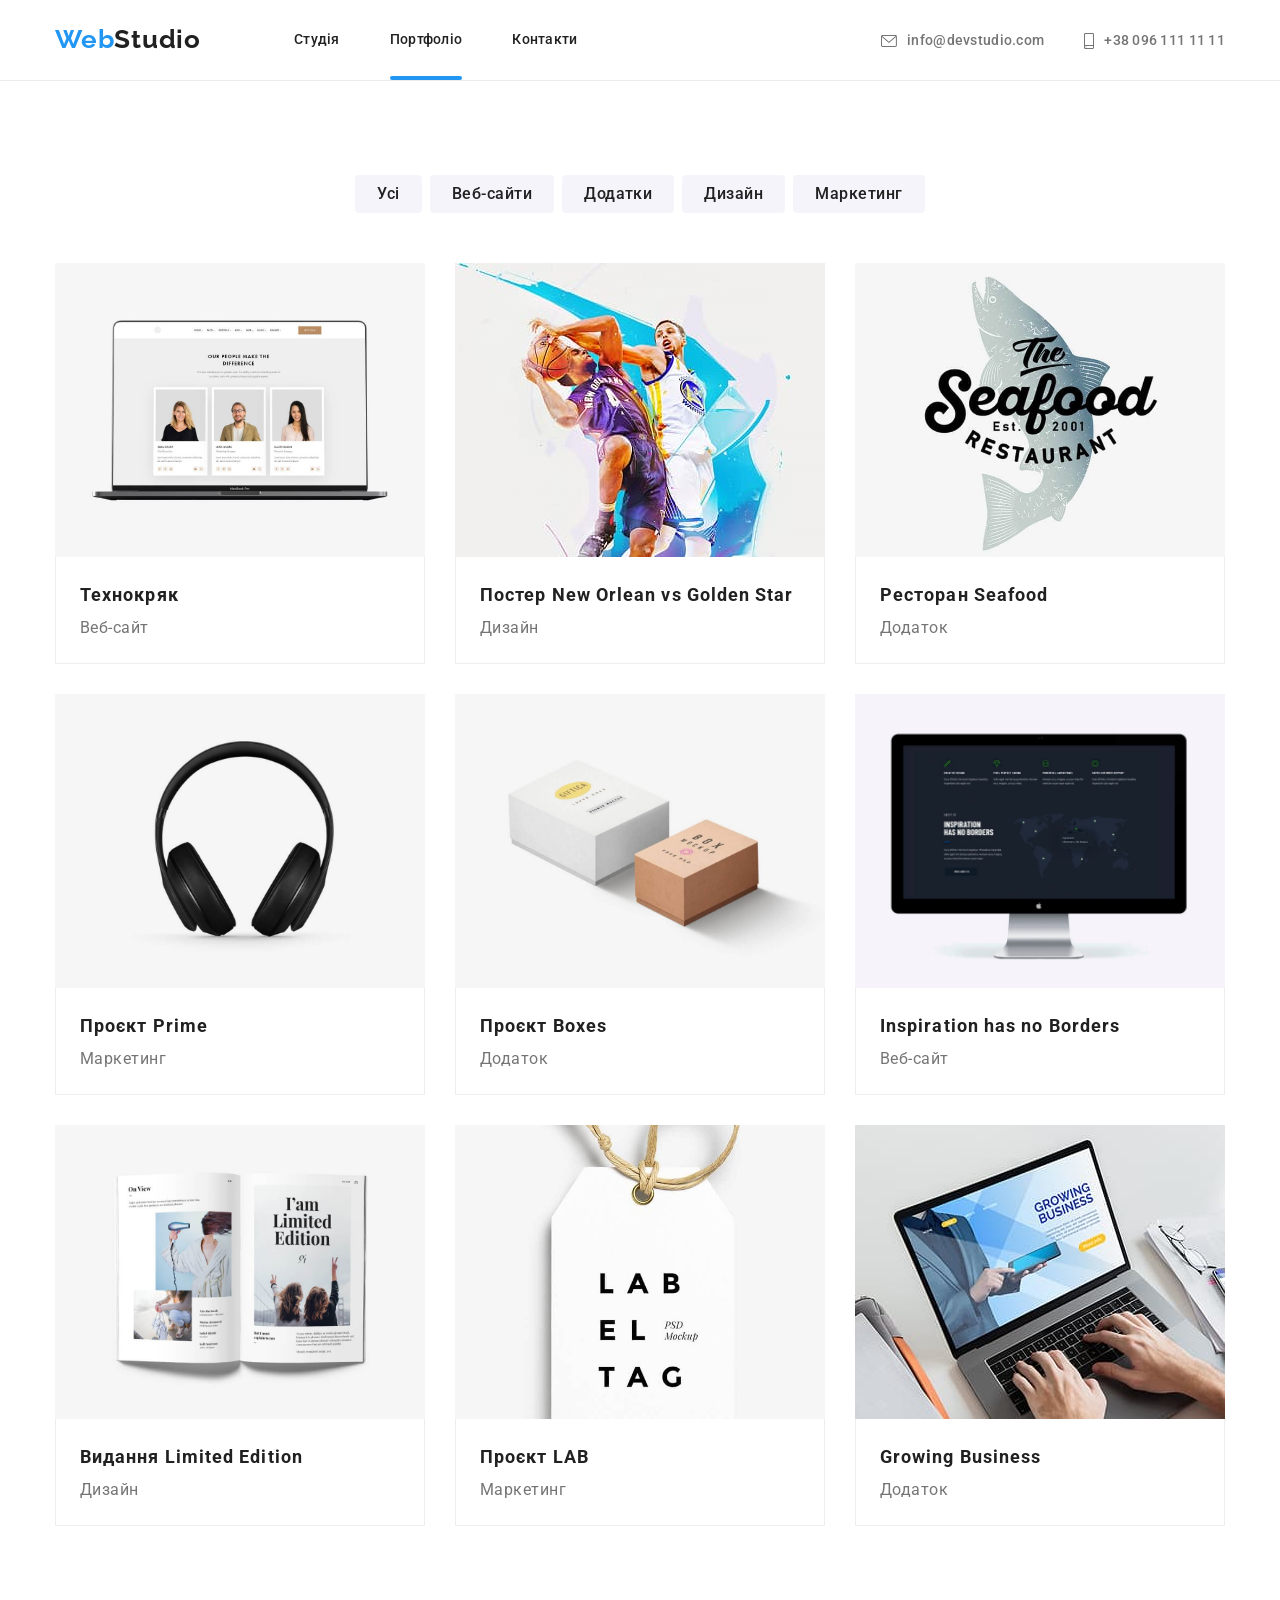
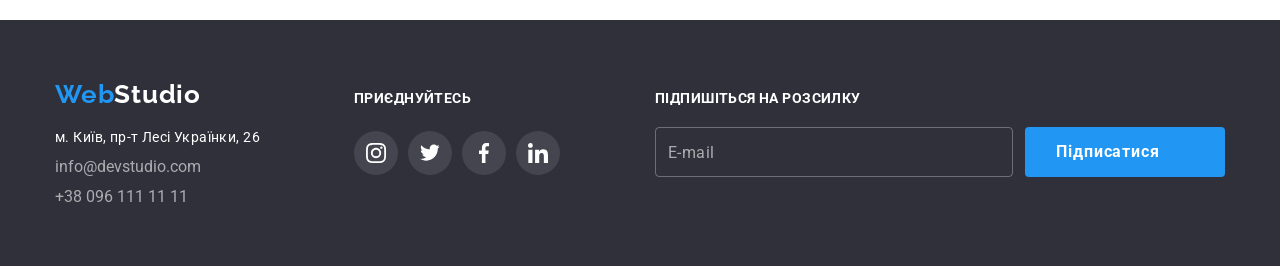
==== commit 1dcc7526: "Fixed" ====
--- a/portfolio.html
+++ b/portfolio.html
@@ -1,4 +1,4 @@
-<!DOCTYPE html>
+<!doctype html>
 <html lang="uk">
 
 <head>
@@ -9,20 +9,24 @@
     rel="stylesheet" />
   <link rel="stylesheet"
     href="https://cdnjs.cloudflare.com/ajax/libs/modern-normalize/3.0.1/modern-normalize.min.css" />
-  <link rel="stylesheet" href="css/styles.css" />
+  <link rel="stylesheet" href="./css/main.min.css" />
 </head>
 
 <body>
   <header class="header">
     <div class="container">
-      <nav>
+      <nav class="site-nav">
         <a href="./index.html" class="logo"><span>Web</span>Studio</a>
-        <ul class="site-nav">
-          <li class="nav-item"><a href="./index.html" class="link">Студія</a></li>
-          <li class="nav-item">
-            <a href="./portfolio.html" class="link current">Портфоліо</a>
-          </li>
-          <li class="nav-item"><a href="#contacts" class="link">Контакти</a></li>
+        <ul class="site-nav__list">
+          <li class="site-nav__item">
+            <a href="./index.html" class="site-nav__link">Студія</a>
+          </li>
+          <li class="site-nav__item">
+            <a href="./portfolio.html" class="site-nav__link current">Портфоліо</a>
+          </li>
+          <li class="site-nav__item">
+            <a href="#contacts" class="site-nav__link">Контакти</a>
+          </li>
         </ul>
 
         <ul class="contacts">
@@ -59,8 +63,9 @@
               <div class="thumb">
                 <img src="images/our-people-make-difference.jpg" alt="Технокряк" width="370" height="294" />
                 <p class="card-overlay">
-                  Ресурс пропонує комплексні пропозиції з різним рівнем функціоналу та сервісів. Все це дозволить
-                  відвідувачу отримати вичерпні відомості про компанію чи приватну особу.
+                  Ресурс пропонує комплексні пропозиції з різним рівнем
+                  функціоналу та сервісів. Все це дозволить відвідувачу
+                  отримати вичерпні відомості про компанію чи приватну особу.
                 </p>
               </div>
             </a>
@@ -74,8 +79,9 @@
               <div class="thumb">
                 <img src="images/basketball.jpg" alt="Постер" width="370" height="294" />
                 <p class="card-overlay">
-                  Ресурс пропонує комплексні пропозиції з різним рівнем функціоналу та сервісів. Все це дозволить
-                  відвідувачу отримати вичерпні відомості про компанію чи приватну особу.
+                  Ресурс пропонує комплексні пропозиції з різним рівнем
+                  функціоналу та сервісів. Все це дозволить відвідувачу
+                  отримати вичерпні відомості про компанію чи приватну особу.
                 </p>
               </div>
             </a>
@@ -91,8 +97,9 @@
               <div class="thumb">
                 <img src="images/seafood.jpg" alt="Постер" width="370" height="294" />
                 <p class="card-overlay">
-                  Ресурс пропонує комплексні пропозиції з різним рівнем функціоналу та сервісів. Все це дозволить
-                  відвідувачу отримати вичерпні відомості про компанію чи приватну особу.
+                  Ресурс пропонує комплексні пропозиції з різним рівнем
+                  функціоналу та сервісів. Все це дозволить відвідувачу
+                  отримати вичерпні відомості про компанію чи приватну особу.
                 </p>
               </div>
             </a>
@@ -106,8 +113,9 @@
               <div class="thumb">
                 <img src="images/headphones.jpg" alt="Постер" width="370" height="294" />
                 <p class="card-overlay">
-                  Ресурс пропонує комплексні пропозиції з різним рівнем функціоналу та сервісів. Все це дозволить
-                  відвідувачу отримати вичерпні відомості про компанію чи приватну особу.
+                  Ресурс пропонує комплексні пропозиції з різним рівнем
+                  функціоналу та сервісів. Все це дозволить відвідувачу
+                  отримати вичерпні відомості про компанію чи приватну особу.
                 </p>
               </div>
             </a>
@@ -121,8 +129,9 @@
               <div class="thumb">
                 <img src="images/box.jpg" alt="Постер" width="370" height="294" />
                 <p class="card-overlay">
-                  Ресурс пропонує комплексні пропозиції з різним рівнем функціоналу та сервісів. Все це дозволить
-                  відвідувачу отримати вичерпні відомості про компанію чи приватну особу.
+                  Ресурс пропонує комплексні пропозиції з різним рівнем
+                  функціоналу та сервісів. Все це дозволить відвідувачу
+                  отримати вичерпні відомості про компанію чи приватну особу.
                 </p>
               </div>
             </a>
@@ -136,8 +145,9 @@
               <div class="thumb">
                 <img src="images/monitor-apple.jpg" alt="Постер" width="370" height="294" />
                 <p class="card-overlay">
-                  Ресурс пропонує комплексні пропозиції з різним рівнем функціоналу та сервісів. Все це дозволить
-                  відвідувачу отримати вичерпні відомості про компанію чи приватну особу.
+                  Ресурс пропонує комплексні пропозиції з різним рівнем
+                  функціоналу та сервісів. Все це дозволить відвідувачу
+                  отримати вичерпні відомості про компанію чи приватну особу.
                 </p>
               </div>
             </a>
@@ -151,8 +161,9 @@
               <div class="thumb">
                 <img src="images/book.jpg" alt="Постер" width="370" height="294" />
                 <p class="card-overlay">
-                  Ресурс пропонує комплексні пропозиції з різним рівнем функціоналу та сервісів. Все це дозволить
-                  відвідувачу отримати вичерпні відомості про компанію чи приватну особу.
+                  Ресурс пропонує комплексні пропозиції з різним рівнем
+                  функціоналу та сервісів. Все це дозволить відвідувачу
+                  отримати вичерпні відомості про компанію чи приватну особу.
                 </p>
               </div>
             </a>
@@ -166,8 +177,9 @@
               <div class="thumb">
                 <img src="images/label-tag.jpg" alt="Постер" width="370" height="294" />
                 <p class="card-overlay">
-                  Ресурс пропонує комплексні пропозиції з різним рівнем функціоналу та сервісів. Все це дозволить
-                  відвідувачу отримати вичерпні відомості про компанію чи приватну особу.
+                  Ресурс пропонує комплексні пропозиції з різним рівнем
+                  функціоналу та сервісів. Все це дозволить відвідувачу
+                  отримати вичерпні відомості про компанію чи приватну особу.
                 </p>
               </div>
             </a>
@@ -181,8 +193,9 @@
               <div class="thumb">
                 <img src="images/macbook.jpg" alt="Постер" width="370" height="294" />
                 <p class="card-overlay">
-                  Ресурс пропонує комплексні пропозиції з різним рівнем функціоналу та сервісів. Все це дозволить
-                  відвідувачу отримати вичерпні відомості про компанію чи приватну особу.
+                  Ресурс пропонує комплексні пропозиції з різним рівнем
+                  функціоналу та сервісів. Все це дозволить відвідувачу
+                  отримати вичерпні відомості про компанію чи приватну особу.
                 </p>
               </div>
             </a>
@@ -197,48 +210,62 @@
   </main>
   <footer class="footer">
     <div class="container">
-      <div class="footer-left">
+      <div class="footer__left">
         <a class="logo" href="./index.html"><span>Web</span>Studio</a>
-        <address class="footer-contacts">
+        <address class="footer__contacts">
           <ul>
-            <li class="footer-text">м. Київ, пр-т Лесі Українки, 26</li>
+            <li class="footer__address">м. Київ, пр-т Лесі Українки, 26</li>
             <li>
-              <a href="mailto:info@devstudio.com">info@devstudio.com</a>
+              <a class="footer__contact-link" href="mailto:info@devstudio.com">info@devstudio.com</a>
             </li>
-            <li><a href="tel:+380961111111">+38 096 111 11 11</a></li>
+            <li><a class="footer__contact-link" href="tel:+380961111111">+38 096 111 11 11</a></li>
           </ul>
         </address>
       </div>
-      <div class="footer-social">
-        <p class="footer-title">ПРИЄДНЮЙТЕСЬ</p>
-        <ul class="social">
-          <li>
-            <a class="social-link" href="https://www.instagram.com">
-              <svg class="social-icon" width="20" height="20">
+      <div class="footer__social">
+        <p class="footer__text">ПРИЄДНУЙТЕСЬ</p>
+        <ul class="footer__social-list">
+          <li>
+            <a class="social__link" href="https://www.instagram.com">
+              <svg class="footer__social-icon" width="20" height="20">
                 <use href="./images/icons.svg#icon-instagram"></use>
               </svg></a>
           </li>
           <li>
-            <a class="social-link" href="#">
-              <svg class="social-icon" width="20" height="20">
+            <a class="social__link" href="#">
+              <svg class="footer__social-icon" width="20" height="20">
                 <use href="./images/icons.svg#icon-twitter"></use>
               </svg></a>
           </li>
           <li>
-            <a class="social-link" href="#">
-              <svg class="social-icon" width="20" height="20">
+            <a class="social__link" href="#">
+              <svg class="footer__social-icon" width="20" height="20">
                 <use href="./images/icons.svg#icon-facebook"></use>
               </svg></a>
           </li>
           <li>
-            <a class="social-link" href="#">
-              <svg class="social-icon" width="20" height="20">
+            <a class="social__link" href="#">
+              <svg class="footer__social-icon" width="20" height="20">
                 <use href="./images/icons.svg#icon-linkedin"></use>
-              </svg>
-            </a>
-          </li>
-        </ul>
-      </div>
+              </svg></a>
+          </li>
+        </ul>
+      </div>
+
+      <form class="subscribe__form">
+        <label for="subscribe-mail" class="subscribe__label">
+          ПІДПИШІТЬСЯ НА РОЗСИЛКУ
+        </label>
+
+        <div class="subscribe__row">
+          <input type="email" name="subscribe-mail" id="subscribe-mail" placeholder="E-mail" />
+          <button class="button button--primary subscribe__button" type="submit">
+            Підписатися<svg class="icon-send">
+              <use href="./images/send.svg"></use>
+            </svg>
+          </button>
+        </div>
+      </form>
     </div>
   </footer>
 </body>
--- a/css/main.min.css
+++ b/css/main.min.css
@@ -0,0 +1 @@
+:root{--main-color: #212121;--text-color: #757575;--white: #ffffff;--nav-color: rgba(255, 255, 255, 0.6);--bg-dark: #2f303a;--bg-light: #f5f4fa;--accent: #2196f3}h1,h2,h3,p{margin:0}ul{margin:0;padding:0;list-style:none}img{display:block;max-width:100%;height:auto}body{font-family:"Roboto",-apple-system,BlinkMacSystemFont,"Segoe UI",Arial,sans-serif;color:var(--main-color)}.container{width:1200px;margin:0 auto;padding:0 15px}.features__title{margin-bottom:10px;color:var(--main-color);font-weight:700;font-size:14px;line-height:1.14;letter-spacing:.03em}.features__text{color:var(--text-color);font-size:14px;line-height:1.71;letter-spacing:.03em}.features__list{display:-webkit-box;display:-ms-flexbox;display:flex;gap:30px}.features__item{width:270px}.features__icon{display:-webkit-box;display:-ms-flexbox;display:flex;padding:25px;height:120px;width:270px;-webkit-box-align:center;-ms-flex-align:center;align-items:center;-webkit-box-pack:center;-ms-flex-pack:center;justify-content:center;background-color:var(--bg-light);margin-bottom:30px}.header{background-color:var(--white);border-bottom:1px solid #ececec}.contacts{list-style:none;margin:0 0 0 auto;padding:0;display:-webkit-box;display:-ms-flexbox;display:flex;gap:40px}.contacts-icon{fill:currentColor;margin-right:10px;vertical-align:middle;-webkit-transition:fill 250ms cubic-bezier(0.4, 0, 0.2, 1);transition:fill 250ms cubic-bezier(0.4, 0, 0.2, 1)}.contacts a{color:var(--text-color);text-decoration:none;font-weight:500;font-size:14px;line-height:1.14;letter-spacing:.02em;-webkit-transition:color 250ms cubic-bezier(0.4, 0, 0.2, 1);transition:color 250ms cubic-bezier(0.4, 0, 0.2, 1)}.contacts a:hover,.contacts a:focus{color:var(--accent)}.site-nav{display:-webkit-box;display:-ms-flexbox;display:flex;gap:50px;position:relative;-webkit-box-align:center;-ms-flex-align:center;align-items:center}.site-nav .logo{margin-right:43px}.site-nav__list{display:-webkit-box;display:-ms-flexbox;display:flex;gap:50px;margin:0;padding:0;list-style:none}.site-nav__item{position:relative}.site-nav__link{display:block;padding:32px 0;position:relative;color:var(--main-color);text-decoration:none;font-weight:500;font-size:14px;line-height:1.14;letter-spacing:.02em;-webkit-transition:color 250ms cubic-bezier(0.4, 0, 0.2, 1);transition:color 250ms cubic-bezier(0.4, 0, 0.2, 1)}.site-nav__link:hover,.site-nav__link:focus{color:var(--accent)}.site-nav__link.current::after{content:"";position:absolute;left:0;bottom:0;width:100%;height:4px;background-color:var(--accent);border-radius:2px;-webkit-transform:scaleX(1);transform:scaleX(1)}.section{padding:94px 0}.services{background-color:var(--white)}.services__title{margin-bottom:50px;color:var(--main-color);font-weight:700;font-size:36px;line-height:1.17;letter-spacing:.03em;text-align:center}.services__list{display:-webkit-box;display:-ms-flexbox;display:flex;gap:30px}.services.section{padding-top:0}.services__item{position:relative}.team{background-color:var(--bg-light)}.team__title{color:var(--main-color);font-weight:700;font-size:36px;line-height:1.17;letter-spacing:.03em;text-align:center;margin-bottom:50px}.team__list{display:-webkit-box;display:-ms-flexbox;display:flex;gap:30px}.team__name{margin-bottom:10px;color:var(--main-color);font-weight:500;font-size:16px;line-height:1.19;letter-spacing:.03em}.team__text{color:var(--text-color);font-size:16px;line-height:1.19;letter-spacing:.03em}.team__item{background-color:var(--white);text-align:center;padding-bottom:30px;border-radius:4px;-webkit-box-shadow:0px 1px 3px rgba(0,0,0,.12),0px 1px 1px rgba(0,0,0,.14),0px 2px 1px rgba(0,0,0,.2);box-shadow:0px 1px 3px rgba(0,0,0,.12),0px 1px 1px rgba(0,0,0,.14),0px 2px 1px rgba(0,0,0,.2)}.team__photo{margin-bottom:30px}.footer{background-color:var(--bg-dark);padding:60px 0}.footer .container{display:-webkit-box;display:-ms-flexbox;display:flex;-webkit-box-align:baseline;-ms-flex-align:baseline;align-items:baseline;gap:94px}.footer__left{max-width:231px}.footer__address{font-style:normal;color:var(--white);font-size:14px;line-height:1.14;letter-spacing:.03em;white-space:nowrap}.footer__contacts ul{margin-top:20px}.footer__contacts ul li:not(:last-child){margin-bottom:12px}.footer__contact-link{font-style:normal;color:hsla(0,0%,100%,.6);text-decoration:none;-webkit-transition:color 250ms cubic-bezier(0.4, 0, 0.2, 1);transition:color 250ms cubic-bezier(0.4, 0, 0.2, 1)}.footer__contact-link:hover,.footer__contact-link:focus{color:var(--accent)}.footer .logo{color:var(--white)}.footer .logo span{color:var(--accent)}.footer__text{margin-bottom:20px;font-family:"Roboto",sans-serif;color:var(--white);font-size:14px;line-height:1.71;letter-spacing:.03em;text-transform:uppercase;font-weight:700}.footer__social-list{margin-top:20px;display:-webkit-box;display:-ms-flexbox;display:flex;gap:10px;padding:0;list-style:none}.footer__social-icon{fill:currentColor}.footer .social{margin-top:0;-webkit-box-pack:start;-ms-flex-pack:start;justify-content:flex-start}.footer .social__link{background-color:hsla(0,0%,100%,.1);color:var(--white)}.footer .social__link:hover,.footer .social__link:focus{background-color:var(--accent);color:var(--white)}.footer .subscribe__form{margin-left:auto;display:-webkit-box;display:-ms-flexbox;display:flex;-webkit-box-orient:vertical;-webkit-box-direction:normal;-ms-flex-direction:column;flex-direction:column;gap:20px}.footer .subscribe__row{display:-webkit-box;display:-ms-flexbox;display:flex;gap:12px}.footer .subscribe__row input{color:var(--white);width:358px;height:50px;padding:20px 12px;border:1px solid hsla(0,0%,100%,.3);border-radius:4px;background-color:rgba(0,0,0,0);font-size:16px;line-height:1.25;letter-spacing:.03em;-webkit-transition:border-color 250ms cubic-bezier(0.4, 0, 0.2, 1);transition:border-color 250ms cubic-bezier(0.4, 0, 0.2, 1)}.footer .subscribe__row input::-webkit-input-placeholder{color:hsla(0,0%,100%,.6)}.footer .subscribe__row input::-moz-placeholder{color:hsla(0,0%,100%,.6)}.footer .subscribe__row input:-ms-input-placeholder{color:hsla(0,0%,100%,.6)}.footer .subscribe__row input::-ms-input-placeholder{color:hsla(0,0%,100%,.6)}.footer .subscribe__row input::placeholder{color:hsla(0,0%,100%,.6)}.footer .subscribe__row input:hover,.footer .subscribe__row input:focus{outline:none;border-color:var(--accent)}.footer .subscribe__label{font-size:14px;line-height:1.14;letter-spacing:.03em;color:var(--white);font-weight:700}.footer__button{width:200px;height:50px;gap:10px;background-color:var(--accent);color:var(--white);border:none;border-radius:4px;cursor:pointer}.footer .icon-send{width:24px;height:24px;fill:var(--white);margin-left:10px}.clients__title{margin-bottom:50px;color:var(--main-color);font-weight:700;font-size:36px;line-height:1.17;letter-spacing:.03em;text-align:center}.clients__list{display:-webkit-box;display:-ms-flexbox;display:flex;gap:30px;list-style:none;padding:0;margin:0}.clients__link{width:170px;height:92px;border:1px solid #afb1b8;border-radius:4px;display:-webkit-box;display:-ms-flexbox;display:flex;-webkit-box-align:center;-ms-flex-align:center;align-items:center;-webkit-box-pack:center;-ms-flex-pack:center;justify-content:center;color:#afb1b8;-webkit-transition:color 250ms cubic-bezier(0.4, 0, 0.2, 1),border-color 250ms cubic-bezier(0.4, 0, 0.2, 1);transition:color 250ms cubic-bezier(0.4, 0, 0.2, 1),border-color 250ms cubic-bezier(0.4, 0, 0.2, 1)}.clients__link:hover,.clients__link:focus{color:var(--accent);border-color:var(--accent)}.clients__icon{fill:currentColor}.button{border:none;margin-bottom:0;min-width:200px;border-radius:4px;padding:10px 22px;display:-webkit-inline-box;display:-ms-inline-flexbox;display:inline-flex;-webkit-box-align:center;-ms-flex-align:center;align-items:center;-webkit-box-pack:center;-ms-flex-pack:center;justify-content:center;-webkit-transition:background-color 250ms cubic-bezier(0.4, 0, 0.2, 1),-webkit-box-shadow 250ms cubic-bezier(0.4, 0, 0.2, 1);transition:background-color 250ms cubic-bezier(0.4, 0, 0.2, 1),-webkit-box-shadow 250ms cubic-bezier(0.4, 0, 0.2, 1);transition:background-color 250ms cubic-bezier(0.4, 0, 0.2, 1),box-shadow 250ms cubic-bezier(0.4, 0, 0.2, 1);transition:background-color 250ms cubic-bezier(0.4, 0, 0.2, 1),box-shadow 250ms cubic-bezier(0.4, 0, 0.2, 1),-webkit-box-shadow 250ms cubic-bezier(0.4, 0, 0.2, 1)}.button--primary{background-color:var(--accent);color:var(--white);font-size:16px;font-weight:700;line-height:1.88;letter-spacing:.06em;cursor:pointer}.button--primary:hover,.button--primary:focus{-webkit-box-shadow:0px 4px 4px rgba(0,0,0,.15);box-shadow:0px 4px 4px rgba(0,0,0,.15)}.form{padding:40px}.form-title{margin-bottom:20px;text-align:center;font-weight:700;font-size:20px;line-height:1.15;letter-spacing:.03em}.form-field{position:relative;display:-webkit-box;display:-ms-flexbox;display:flex;-webkit-box-orient:vertical;-webkit-box-direction:normal;-ms-flex-direction:column;flex-direction:column;font-family:"Roboto",sans-serif;margin-bottom:10px}.form-field label{margin:4px;opacity:.5}.form-field input{width:100%;padding:11px 12px;height:40px;padding-left:40px;border:1px solid var(--text-color);border-radius:4px;background-color:rgba(0,0,0,0);font-size:16px;-webkit-transition:border-color 250ms cubic-bezier(0.4, 0, 0.2, 1);transition:border-color 250ms cubic-bezier(0.4, 0, 0.2, 1)}.form-field input::-webkit-input-placeholder{color:var(--text-color);opacity:.5}.form-field input::-moz-placeholder{color:var(--text-color);opacity:.5}.form-field input:-ms-input-placeholder{color:var(--text-color);opacity:.5}.form-field input::-ms-input-placeholder{color:var(--text-color);opacity:.5}.form-field input::placeholder{color:var(--text-color);opacity:.5}.form-field input:hover,.form-field input:focus{border-color:var(--accent)}.form-field input:focus::-webkit-input-placeholder{opacity:.3}.form-field input:focus::-moz-placeholder{opacity:.3}.form-field input:focus:-ms-input-placeholder{opacity:.3}.form-field input:focus::-ms-input-placeholder{opacity:.3}.form-field input:focus::placeholder{opacity:.3}.form-field textarea{width:100%;padding:12px 16px;height:120px;resize:none;border:1px solid var(--text-color);border-radius:4px;background-color:rgba(0,0,0,0);font-size:16px;-webkit-transition:border-color 250ms cubic-bezier(0.4, 0, 0.2, 1);transition:border-color 250ms cubic-bezier(0.4, 0, 0.2, 1)}.form-field textarea::-webkit-input-placeholder{color:var(--text-color);opacity:.5}.form-field textarea::-moz-placeholder{color:var(--text-color);opacity:.5}.form-field textarea:-ms-input-placeholder{color:var(--text-color);opacity:.5}.form-field textarea::-ms-input-placeholder{color:var(--text-color);opacity:.5}.form-field textarea::placeholder{color:var(--text-color);opacity:.5}.form-field textarea:hover,.form-field textarea:focus{border-color:var(--accent);outline:none}.form-field textarea:focus::-webkit-input-placeholder{opacity:.3}.form-field textarea:focus::-moz-placeholder{opacity:.3}.form-field textarea:focus:-ms-input-placeholder{opacity:.3}.form-field textarea:focus::-ms-input-placeholder{opacity:.3}.form-field textarea:focus::placeholder{opacity:.3}.form-field:hover .input-icon,.form-field:focus-within .input-icon{color:var(--accent)}.form button{border:1px solid var(--accent);display:block;margin:30px auto;margin-bottom:0}.input-wrap{position:relative;display:-webkit-box;display:-ms-flexbox;display:flex;-webkit-box-align:center;-ms-flex-align:center;align-items:center;-webkit-box-pack:center;-ms-flex-pack:center;justify-content:center}.input-icon{pointer-events:none;position:absolute;top:50%;left:12px;-webkit-transform:translateY(-50%);transform:translateY(-50%);width:18px;height:18px;color:var(--main-color);-webkit-transition:color 250ms cubic-bezier(0.4, 0, 0.2, 1),opacity 250ms cubic-bezier(0.4, 0, 0.2, 1),-webkit-transform 250ms cubic-bezier(0.4, 0, 0.2, 1);transition:color 250ms cubic-bezier(0.4, 0, 0.2, 1),opacity 250ms cubic-bezier(0.4, 0, 0.2, 1),-webkit-transform 250ms cubic-bezier(0.4, 0, 0.2, 1);transition:color 250ms cubic-bezier(0.4, 0, 0.2, 1),transform 250ms cubic-bezier(0.4, 0, 0.2, 1),opacity 250ms cubic-bezier(0.4, 0, 0.2, 1);transition:color 250ms cubic-bezier(0.4, 0, 0.2, 1),transform 250ms cubic-bezier(0.4, 0, 0.2, 1),opacity 250ms cubic-bezier(0.4, 0, 0.2, 1),-webkit-transform 250ms cubic-bezier(0.4, 0, 0.2, 1)}.checkbox{padding:10px 12px 0;display:-webkit-box;display:-ms-flexbox;display:flex;-webkit-box-align:center;-ms-flex-align:center;align-items:center;-webkit-box-pack:center;-ms-flex-pack:center;justify-content:center;gap:8px;width:100%;height:24px;font-family:"Roboto",sans-serif;color:var(--text-color)}.checkbox-input{position:absolute;opacity:0;width:16px;height:15px;cursor:pointer}.checkbox-input:checked~.checkbox-icon{background-color:var(--accent);background-image:url("../images/check.svg");background-size:16px 16px;background-position:center;border-color:var(--accent)}.checkbox-icon{width:16px;height:16px;display:-webkit-box;display:-ms-flexbox;display:flex;border:1px solid var(--main-color);border-radius:2px;-webkit-transition:background-color 250ms cubic-bezier(0.4, 0, 0.2, 1),border-color 250ms cubic-bezier(0.4, 0, 0.2, 1);transition:background-color 250ms cubic-bezier(0.4, 0, 0.2, 1),border-color 250ms cubic-bezier(0.4, 0, 0.2, 1)}.checkbox__link{color:var(--accent)}.hero{display:-webkit-box;display:-ms-flexbox;display:flex;-webkit-box-align:center;-ms-flex-align:center;align-items:center;min-height:600px;text-align:center;background-color:var(--bg-dark);max-width:1600px;margin-left:auto;margin-right:auto;background-image:-webkit-gradient(linear, left top, left bottom, from(rgba(47, 48, 58, 0.4)), to(rgba(47, 48, 58, 0.4))),url(../images/hero-bg.svg);background-image:linear-gradient(rgba(47, 48, 58, 0.4), rgba(47, 48, 58, 0.4)),url(../images/hero-bg.svg);background-repeat:no-repeat;background-position:center;background-size:cover}.hero__title{margin-bottom:30px;color:var(--white);font-weight:900;font-size:44px;line-height:1.36;letter-spacing:.06em;text-align:center}.logo{color:var(--main-color);font-family:"Raleway",sans-serif;font-weight:700;font-size:26px;text-decoration:none;line-height:1.14;letter-spacing:.03em}.logo span{color:var(--accent)}.backdrop{position:fixed;top:0;left:0;width:100%;height:100%;background-color:rgba(0,0,0,.2);-webkit-transition:opacity 250ms cubic-bezier(0.4, 0, 0.2, 1),visibility 250ms cubic-bezier(0.4, 0, 0.2, 1);transition:opacity 250ms cubic-bezier(0.4, 0, 0.2, 1),visibility 250ms cubic-bezier(0.4, 0, 0.2, 1)}.backdrop.is-hidden{visibility:hidden;opacity:0;pointer-events:none}.modal{min-height:528px;min-width:521px;position:absolute;border-radius:4px;top:50%;left:50%;-webkit-transform:translate(-50%, -50%);transform:translate(-50%, -50%);-webkit-transition:opacity 250ms cubic-bezier(0.4, 0, 0.2, 1),-webkit-transform 250ms cubic-bezier(0.4, 0, 0.2, 1);transition:opacity 250ms cubic-bezier(0.4, 0, 0.2, 1),-webkit-transform 250ms cubic-bezier(0.4, 0, 0.2, 1);transition:transform 250ms cubic-bezier(0.4, 0, 0.2, 1),opacity 250ms cubic-bezier(0.4, 0, 0.2, 1);transition:transform 250ms cubic-bezier(0.4, 0, 0.2, 1),opacity 250ms cubic-bezier(0.4, 0, 0.2, 1),-webkit-transform 250ms cubic-bezier(0.4, 0, 0.2, 1);background-color:#fff}.icon-close{width:11px;height:11px}.close-btn{position:absolute;top:8px;right:8px;display:-webkit-box;display:-ms-flexbox;display:flex;-webkit-box-align:center;-ms-flex-align:center;align-items:center;-webkit-box-pack:center;-ms-flex-pack:center;justify-content:center;border:1px solid rgba(0,0,0,.1);width:30px;height:30px;border-radius:50%;background:#fff;cursor:pointer;-webkit-transition:background-color 250ms cubic-bezier(0.4, 0, 0.2, 1);transition:background-color 250ms cubic-bezier(0.4, 0, 0.2, 1)}.close-btn:hover,.close-btn:focus{color:var(--accent)}.social{display:-webkit-box;display:-ms-flexbox;display:flex;list-style:none;-webkit-box-pack:center;-ms-flex-pack:center;justify-content:center;margin-top:16px;gap:10px}.social__icon{fill:currentColor}.social__link{-webkit-box-align:center;-ms-flex-align:center;align-items:center;-webkit-box-pack:center;-ms-flex-pack:center;justify-content:center;color:#afb1b8;width:44px;height:44px;border-radius:50%;display:-webkit-box;display:-ms-flexbox;display:flex;-webkit-transition:background-color 250ms cubic-bezier(0.4, 0, 0.2, 1),color 250ms cubic-bezier(0.4, 0, 0.2, 1);transition:background-color 250ms cubic-bezier(0.4, 0, 0.2, 1),color 250ms cubic-bezier(0.4, 0, 0.2, 1)}.social__link:hover,.social__link:focus{background:var(--accent);color:var(--white)}.thumb{position:relative;overflow:hidden;width:100%;height:294px}.thumb img{width:100%;height:100%;-o-object-fit:cover;object-fit:cover;-o-object-position:center;object-position:center;display:block}.thumb::before{content:"";position:absolute;inset:0;background:var(--accent);opacity:0;z-index:1;-webkit-transform:translateY(100%);transform:translateY(100%);-webkit-transition:opacity 250ms cubic-bezier(0.4, 0, 0.2, 1),-webkit-transform 250ms cubic-bezier(0.4, 0, 0.2, 1);transition:opacity 250ms cubic-bezier(0.4, 0, 0.2, 1),-webkit-transform 250ms cubic-bezier(0.4, 0, 0.2, 1);transition:transform 250ms cubic-bezier(0.4, 0, 0.2, 1),opacity 250ms cubic-bezier(0.4, 0, 0.2, 1);transition:transform 250ms cubic-bezier(0.4, 0, 0.2, 1),opacity 250ms cubic-bezier(0.4, 0, 0.2, 1),-webkit-transform 250ms cubic-bezier(0.4, 0, 0.2, 1)}.thumb__label{position:absolute;bottom:0;left:0;width:100%;height:70px;display:-webkit-box;display:-ms-flexbox;display:flex;-webkit-box-align:center;-ms-flex-align:center;align-items:center;-webkit-box-pack:center;-ms-flex-pack:center;justify-content:center;background-color:rgba(47,48,58,.8);color:var(--white);font-weight:700;font-size:14px;line-height:1.14;letter-spacing:.03em}.card-overlay{position:absolute;inset:0;padding:63px 24px;color:var(--white);font-size:18px;line-height:28px;letter-spacing:.03em;z-index:2;opacity:0;-webkit-transform:translateY(100%);transform:translateY(100%);-webkit-transition:opacity 250ms cubic-bezier(0.4, 0, 0.2, 1),-webkit-transform 250ms cubic-bezier(0.4, 0, 0.2, 1);transition:opacity 250ms cubic-bezier(0.4, 0, 0.2, 1),-webkit-transform 250ms cubic-bezier(0.4, 0, 0.2, 1);transition:transform 250ms cubic-bezier(0.4, 0, 0.2, 1),opacity 250ms cubic-bezier(0.4, 0, 0.2, 1);transition:transform 250ms cubic-bezier(0.4, 0, 0.2, 1),opacity 250ms cubic-bezier(0.4, 0, 0.2, 1),-webkit-transform 250ms cubic-bezier(0.4, 0, 0.2, 1)}.flex-element:hover .thumb::before{-webkit-transform:translateY(0);transform:translateY(0);opacity:.9}.flex-element:hover .card-overlay{-webkit-transform:translateY(0);transform:translateY(0);opacity:1}.portfolio .buttons{display:-webkit-box;display:-ms-flexbox;display:flex;-webkit-box-pack:center;-ms-flex-pack:center;justify-content:center;gap:8px;margin-bottom:50px}.portfolio .buttons li{list-style:none}.portfolio .buttons button{font-weight:500;cursor:pointer;padding:6px 22px;border-radius:4px;border:none;background-color:var(--bg-light);color:var(--main-color);font-size:16px;line-height:1.62;letter-spacing:.03em;-webkit-transition:background-color 250ms cubic-bezier(0.4, 0, 0.2, 1),color 250ms cubic-bezier(0.4, 0, 0.2, 1),-webkit-box-shadow 250ms cubic-bezier(0.4, 0, 0.2, 1);transition:background-color 250ms cubic-bezier(0.4, 0, 0.2, 1),color 250ms cubic-bezier(0.4, 0, 0.2, 1),-webkit-box-shadow 250ms cubic-bezier(0.4, 0, 0.2, 1);transition:background-color 250ms cubic-bezier(0.4, 0, 0.2, 1),color 250ms cubic-bezier(0.4, 0, 0.2, 1),box-shadow 250ms cubic-bezier(0.4, 0, 0.2, 1);transition:background-color 250ms cubic-bezier(0.4, 0, 0.2, 1),color 250ms cubic-bezier(0.4, 0, 0.2, 1),box-shadow 250ms cubic-bezier(0.4, 0, 0.2, 1),-webkit-box-shadow 250ms cubic-bezier(0.4, 0, 0.2, 1)}.portfolio .buttons button:hover,.portfolio .buttons button:focus{background-color:var(--accent);color:var(--white);-webkit-box-shadow:0px 3px 1px rgba(0,0,0,.1),0px 1px 2px rgba(0,0,0,.08),0px 2px 2px rgba(0,0,0,.12);box-shadow:0px 3px 1px rgba(0,0,0,.1),0px 1px 2px rgba(0,0,0,.08),0px 2px 2px rgba(0,0,0,.12)}.portfolio-list{position:relative}.flex-container{display:-webkit-box;display:-ms-flexbox;display:flex;-ms-flex-wrap:wrap;flex-wrap:wrap}.flex-element{width:370px;margin-right:30px;margin-bottom:30px;-webkit-transition:-webkit-box-shadow 250ms cubic-bezier(0.4, 0, 0.2, 1);transition:-webkit-box-shadow 250ms cubic-bezier(0.4, 0, 0.2, 1);transition:box-shadow 250ms cubic-bezier(0.4, 0, 0.2, 1);transition:box-shadow 250ms cubic-bezier(0.4, 0, 0.2, 1), -webkit-box-shadow 250ms cubic-bezier(0.4, 0, 0.2, 1)}.flex-element:nth-child(3n){margin-right:0}.flex-element:nth-last-child(-n+3){margin-bottom:0}.flex-element:hover,.flex-element:focus-within{-webkit-box-shadow:0px 1px 1px rgba(0,0,0,.12),0px 4px 4px rgba(0,0,0,.06),1px 4px 6px rgba(0,0,0,.16);box-shadow:0px 1px 1px rgba(0,0,0,.12),0px 4px 4px rgba(0,0,0,.06),1px 4px 6px rgba(0,0,0,.16)}.portfolio-content{padding:20px 24px;border:1px solid #eee;border-top:none}.portfolio-title{color:var(--main-color);font-weight:700;font-size:18px;line-height:2;letter-spacing:.06em}.portfolio-text{color:var(--text-color);font-size:16px;line-height:1.88;letter-spacing:.03em}/*# sourceMappingURL=main.min.css.map */
